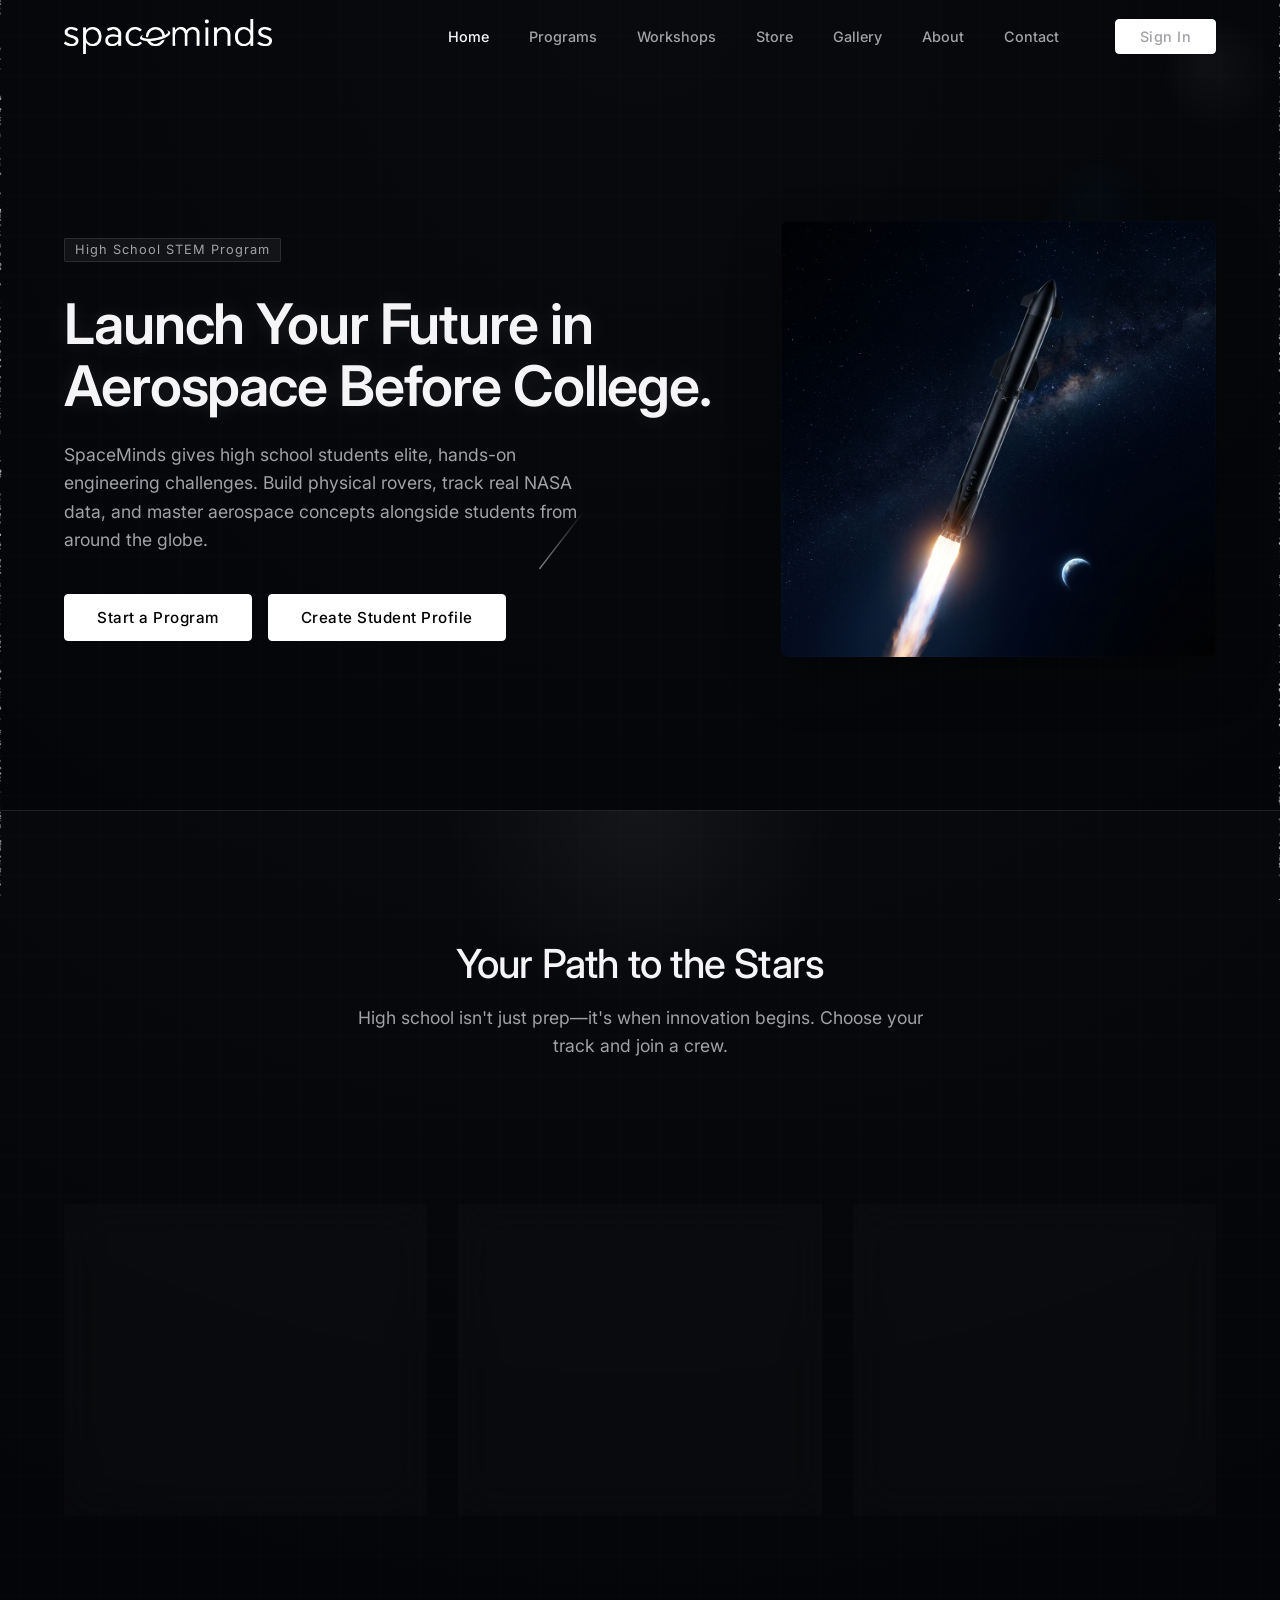
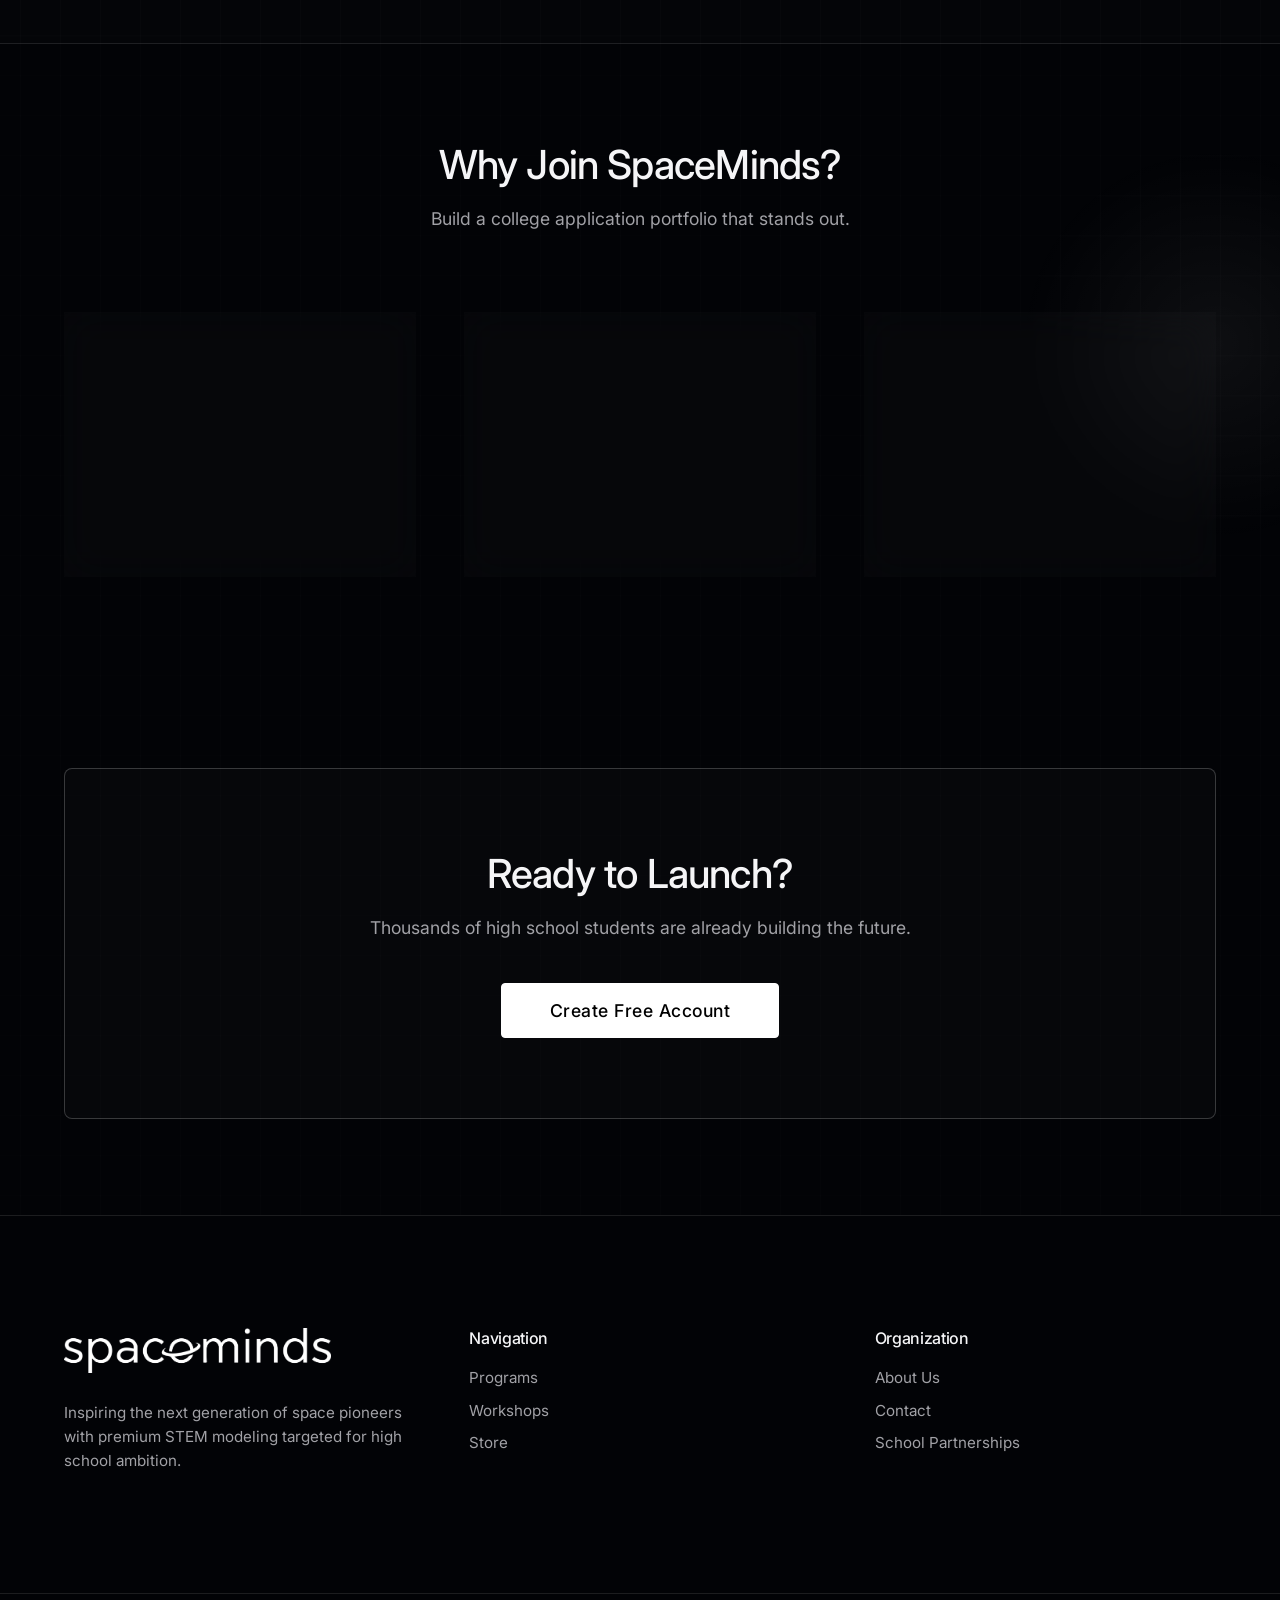
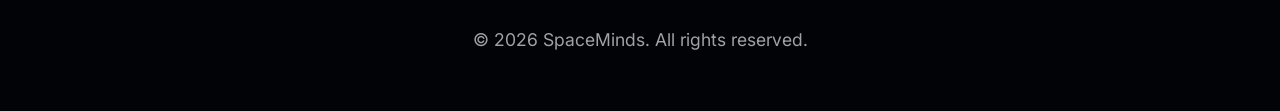
==== index.html @ 3f9407fb "Initial commit of SpaceMinds Redesign" ====
<!DOCTYPE html>
<html lang="en">
<head>
  <meta charset="UTF-8">
  <meta name="viewport" content="width=device-width, initial-scale=1.0">
  <title>SpaceMinds | High School Aerospace Platform</title>
  <link rel="stylesheet" href="assets/css/style.css">
  <link rel="stylesheet" href="assets/css/glassmorphism.css">
  <link rel="stylesheet" href="assets/css/animations.css">
  <style>
    .hero-split { display: flex; align-items: center; justify-content: space-between; gap: 4rem; min-height: 90vh; padding-top: 100px; }
    .hero-text { flex: 1.2; }
    .hero-image { flex: 0.8; text-align: center; }
    .hero-image img { width: 100%; border-radius: 8px; box-shadow: 0 20px 50px rgba(0,0,0,0.4); }
    @media (max-width: 768px) { .hero-split { flex-direction: column; text-align: center; justify-content: center; padding-top: 120px;} }
    
    .glow-bg {
        position: absolute; width: 400px; height: 400px; 
        background: radial-gradient(circle, rgba(255,255,255,0.05) 0%, transparent 70%);
        top: -100px; left: -100px; border-radius: 50%; z-index: -1; pointer-events: none;
    }
  </style>
</head>
<body>
  <canvas id="starfield-canvas"></canvas>

  <nav class="navbar">
    <div class="nav-container">
      <a href="index.html" class="logo"><img src="assets/images/logo.png" alt="SpaceMinds Logo" class="nav-logo"></a>
      <div class="nav-links">
        <a href="index.html" class="active">Home</a>
        <a href="programs.html">Programs</a>
        <a href="workshops.html">Workshops</a>
        <a href="store.html">Store</a>
        <a href="gallery.html">Gallery</a>
        <a href="about.html">About</a>
        <a href="contact.html">Contact</a>
        <a href="auth.html" class="btn btn-primary" style="padding: 0.5rem 1.5rem; margin-left: 1rem;">Sign In</a>
      </div>
      <button class="mobile-menu-btn">☰</button>
    </div>
  </nav>

  <!-- Hero Section -->
  <section class="container hero-split">
    <div class="hero-text reveal">
      <div class="glass-badge mb-2">High School STEM Program</div>
      <h1 class="glow-text">Launch Your Future in Aerospace Before College.</h1>
      <p style="margin-top: 1.5rem; margin-bottom: 2.5rem; max-width: 550px;">
        SpaceMinds gives high school students elite, hands-on engineering challenges. Build physical rovers, track real NASA data, and master aerospace concepts alongside students from around the globe.
      </p>
      <div style="display: flex; gap: 1rem; flex-wrap: wrap;">
        <a href="programs.html" class="btn btn-primary">Start a Program</a>
        <a href="auth.html" class="btn btn-secondary">Create Student Profile</a>
      </div>
    </div>
    <div class="hero-image reveal-right delay-200">
      <img src="assets/images/rocket_sleek.png" alt="Sleek Modern Rocket Ascending">
    </div>
  </section>

  <!-- High School Optimization: Extra Home Page Content -->
  <section class="section-padding" style="position:relative; overflow: hidden; background: rgba(255,255,255,0.01); border-top: 1px solid var(--border-subtle); border-bottom: 1px solid var(--border-subtle);">
    <div class="glow-bg" style="top: -200px; left: 50%; transform: translateX(-50%);"></div>
    <div class="container text-center reveal mb-5">
      <h2>Your Path to the Stars</h2>
      <p style="max-width: 600px; margin: 0 auto;">High school isn't just prep—it's when innovation begins. Choose your track and join a crew.</p>
    </div>

    <!-- Addition of 3 extra cards for rich content density -->
    <div class="container grid-container reveal" style="gap: 2rem;">
      <div class="glass-panel text-center">
        <div style="font-size: 3rem; margin-bottom:1rem; opacity:0.8;">🪐</div>
        <div class="content">
          <h3>The Robotics League</h3>
          <p>Compete nationally by building and programming an autonomous rover.</p>
        </div>
      </div>
      <div class="glass-panel text-center" style="border-color: rgba(255,255,255,0.2);">
        <div style="font-size: 3rem; margin-bottom:1rem; opacity:0.8;">🛰️</div>
        <div class="content">
          <h3>Satellite Telemetry</h3>
          <p>Learn to pull data directly from Low Earth Orbit weather satellites.</p>
        </div>
      </div>
      <div class="glass-panel text-center">
        <div style="font-size: 3rem; margin-bottom:1rem; opacity:0.8;">🌌</div>
        <div class="content">
          <h3>Astrophysics 101</h3>
          <p>Math that actually matters: Calculate orbit insertions and escape velocity.</p>
        </div>
      </div>
    </div>
  </section>

  <!-- Expanded Benefits Section -->
  <section class="section-padding container">
    <div class="glow-bg" style="right: -200px; left: auto; top: 100px;"></div>
    <div class="text-center reveal mb-5">
      <h2>Why Join SpaceMinds?</h2>
      <p>Build a college application portfolio that stands out.</p>
    </div>
    
    <div class="grid-container">
      <div class="glass-panel reveal-left">
        <div class="content">
          <h3 style="display:flex; align-items:center; gap:10px;"><span style="font-size:1.5rem;">👨‍🏫</span> Real Mentors</h3>
          <p>Forget reading boring textbooks. Take interactive live workshops with professionals who build real rockets.</p>
        </div>
      </div>
      <div class="glass-panel reveal">
        <div class="content">
          <h3 style="display:flex; align-items:center; gap:10px;"><span style="font-size:1.5rem;">🎒</span> Hands-on Kits</h3>
          <p>We ship actual engineering kits to your house. You'll solder, code, and test real hardware engines.</p>
        </div>
      </div>
      <div class="glass-panel reveal-right">
        <div class="content">
          <h3 style="display:flex; align-items:center; gap:10px;"><span style="font-size:1.5rem;">🏆</span> Scholarships</h3>
          <p>Top students in our modules earn grants and direct pathways to top university engineering programs.</p>
        </div>
      </div>
    </div>
  </section>

  <!-- Call to Action Banner -->
  <section class="section-padding">
    <div class="container text-center reveal" style="padding: 5rem 2rem; background: rgba(255,255,255,0.02); border: 1px solid var(--border-muted); border-radius: 8px;">
      <h2 style="font-size: 2.5rem;">Ready to Launch?</h2>
      <p style="margin-bottom: 2.5rem;">Thousands of high school students are already building the future.</p>
      <a href="auth.html" class="btn btn-primary" style="font-size: 1.1rem; padding: 1rem 3rem;">Create Free Account</a>
    </div>
  </section>

  <!-- Footer -->
  <footer>
    <div class="container footer-grid">
      <div class="footer-col">
        <a href="index.html" style="display:inline-block; margin-bottom: 1.5rem;">
          <img src="assets/images/logo.png" alt="SpaceMinds Logo" class="nav-logo" style="height: 45px;">
        </a>
        <p style="font-size: 0.95rem;">Inspiring the next generation of space pioneers with premium STEM modeling targeted for high school ambition.</p>
      </div>
      <div class="footer-col">
        <h4>Navigation</h4>
        <ul class="footer-links">
          <li><a href="programs.html">Programs</a></li>
          <li><a href="workshops.html">Workshops</a></li>
          <li><a href="store.html">Store</a></li>
        </ul>
      </div>
      <div class="footer-col">
        <h4>Organization</h4>
        <ul class="footer-links">
          <li><a href="about.html">About Us</a></li>
          <li><a href="contact.html">Contact</a></li>
          <li><a href="#">School Partnerships</a></li>
        </ul>
      </div>
    </div>
    <div class="footer-bottom">
      <p>&copy; 2026 SpaceMinds. All rights reserved.</p>
    </div>
  </footer>

  <script src="assets/js/starfield.js"></script>
  <script src="assets/js/main.js"></script>
</body>
</html>
---- assets/css/style.css ----
/* style.css - Clean Inter Font, Professional Design */
@import url('https://fonts.googleapis.com/css2?family=Inter:wght@300;400;500;600&display=swap');

:root {
  --bg-primary: #020306;
  --bg-secondary: #0a0b10;
  --bg-tertiary: #12141d;
  --accent-light: #ffffff;
  --accent-muted: #888888;
  --text-primary: #f5f5f7;
  --text-secondary: #a1a1a6;
  --border-subtle: rgba(255, 255, 255, 0.1);
  --border-muted: rgba(255, 255, 255, 0.2);
  --font-main: "Inter", -apple-system, BlinkMacSystemFont, "Segoe UI", Roboto, Helvetica, Arial, sans-serif;
}

* { box-sizing: border-box; margin: 0; padding: 0; }

html {
  scroll-behavior: smooth;
  font-family: var(--font-main);
  color: var(--text-primary);
  background-color: var(--bg-primary);
  overflow-x: hidden;
}

/* Background Overlay Patterns */
body {
  position: relative;
  min-height: 100vh;
  display: flex;
  flex-direction: column;
  overflow-x: hidden;
  background-image: 
    radial-gradient(circle at 50% 0%, rgba(255, 255, 255, 0.03) 0%, transparent 50%),
    linear-gradient(rgba(255,255,255,0.01) 1px, transparent 1px),
    linear-gradient(90deg, rgba(255,255,255,0.01) 1px, transparent 1px);
  background-size: 100% 100%, 40px 40px, 40px 40px;
  background-position: top center, center center, center center;
}

/* Typography */
h1, h2, h3, h4, h5, h6 {
  font-family: var(--font-main);
  font-weight: 500;
  margin-bottom: 1rem;
  letter-spacing: -0.02em; /* Modern tight spacing */
}

h1 { font-size: 3.5rem; line-height: 1.1; font-weight: 600; }
h2 { font-size: 2.5rem; }
h3 { font-size: 1.5rem; }
p { font-size: 1.1rem; color: var(--text-secondary); line-height: 1.6; margin-bottom: 1.5rem; font-weight: 400;}

a { color: var(--accent-light); text-decoration: none; transition: 0.3s ease; }
a:hover { color: var(--accent-muted); }
ul { list-style: none; }

img { max-width: 100%; height: auto; display: block; border-radius: 6px; }
.nav-logo { height: 35px; width: auto; object-fit: contain; }

/* Elegant Minimal Buttons */
.btn {
  display: inline-block;
  padding: 0.8rem 2rem;
  font-family: var(--font-main);
  font-size: 0.95rem;
  font-weight: 500;
  letter-spacing: 0.5px;
  cursor: pointer;
  transition: all 0.3s ease;
  position: relative;
  border-radius: 4px;
  text-align: center;
}

.btn-primary { background: #ffffff; color: #000000; border: 1px solid #ffffff; }
.btn-primary:hover { background: transparent; color: #ffffff; }

.btn-secondary { background: #ffffff; color: #000000; border: 1px solid #ffffff; backdrop-filter: blur(10px); }
.btn-secondary:hover { background: transparent; border-color: #ffffff; color: #ffffff; }

/* Layout Util */
.container { width: 90%; max-width: 1200px; margin: 0 auto; padding: 2rem 0; position: relative; z-index: 10; }
.section-padding { padding: 6rem 0; }
.text-center { text-align: center; }
.mb-2 { margin-bottom: 2rem !important; }
.mb-5 { margin-bottom: 5rem !important; }

/* Navbar */
.navbar {
  position: fixed; top: 0; width: 100%; z-index: 100;
  padding: 1.2rem 0; transition: all 0.3s ease; border-bottom: 1px solid transparent;
}
.navbar.scrolled {
  background: rgba(2, 3, 6, 0.85); backdrop-filter: blur(20px); -webkit-backdrop-filter: blur(20px);
  border-bottom: 1px solid var(--border-subtle);
}
.nav-container { display: flex; justify-content: space-between; align-items: center; width: 90%; max-width: 1200px; margin: auto; }
.logo { display: flex; align-items: center; }
.nav-links { display: flex; gap: 2.5rem; align-items: center; }
.nav-links a { font-size: 0.9rem; font-weight: 500; color: var(--text-secondary); transition: 0.2s;}
.nav-links a:hover, .nav-links a.active { color: var(--text-primary); }
.mobile-menu-btn { display: none; font-size: 1.5rem; color: var(--accent-light); cursor: pointer; background:none; border:none; }

/* Footer */
footer { background: var(--bg-primary); border-top: 1px solid var(--border-subtle); padding: 5rem 0 2rem; margin-top: auto; position: relative; z-index: 10;}
.footer-grid { display: grid; grid-template-columns: repeat(auto-fit, minmax(200px, 1fr)); gap: 4rem; margin-bottom: 4rem; }
.footer-col h4 { font-size: 1rem; margin-bottom: 1.2rem; color: var(--text-primary); }
.footer-links li { margin-bottom: 0.8rem; }
.footer-links a { color: var(--text-secondary); font-size: 0.95rem; }
.footer-links a:hover { color: var(--text-primary); }
.footer-bottom { text-align: center; border-top: 1px solid var(--border-subtle); padding-top: 2rem; color: var(--text-secondary); font-size: 0.85rem;}

/* Background Canvas */
#starfield-canvas { position: fixed; top: 0; left: 0; width: 100vw; height: 100vh; z-index: -1; pointer-events: none; }

/* Registration Modal CSS */
.modal-overlay {
  position: fixed; top: 0; left: 0; width: 100%; height: 100vh;
  background: rgba(0, 0, 0, 0.8); backdrop-filter: blur(10px);
  z-index: 1000; display: flex; align-items: center; justify-content: center;
  opacity: 0; pointer-events: none; transition: opacity 0.3s ease;
}
.modal-overlay.active { opacity: 1; pointer-events: all; }
.modal-content {
  background: var(--bg-primary); border: 1px solid var(--border-subtle);
  border-radius: 8px; width: 90%; max-width: 500px; padding: 3rem;
  position: relative; transform: translateY(20px); transition: transform 0.3s ease;
}
.modal-overlay.active .modal-content { transform: translateY(0); }
.close-modal { position: absolute; top: 1.5rem; right: 1.5rem; background: none; border: none; color: var(--text-secondary); font-size: 1.5rem; cursor: pointer; }
.close-modal:hover { color: var(--text-primary); }
.success-message { display: none; text-align: center; padding: 3rem 0; }
.success-message h3 { color: var(--accent-light); margin-bottom: 1rem;}

/* Media Queries */
@media (max-width: 768px) {
  .nav-links {
    position: absolute; top: 100%; left: 0; width: 100%; flex-direction: column;
    background: rgba(2, 3, 6, 0.95); backdrop-filter: blur(20px);
    padding: 2rem 0; gap: 1.5rem; clip-path: polygon(0 0, 100% 0, 100% 0, 0 0); transition: clip-path 0.4s ease-in-out;
  }
  .nav-links.active { clip-path: polygon(0 0, 100% 0, 100% 100%, 0 100%); border-bottom: 1px solid var(--border-subtle); }
  .mobile-menu-btn { display: block; }
  h1 { font-size: 2.2rem; }
  h2 { font-size: 1.8rem; }
}
---- assets/css/glassmorphism.css ----
/* glassmorphism.css - Refined Subtle Glass UI Components */
.glass-panel {
  background: rgba(255, 255, 255, 0.02);
  backdrop-filter: blur(20px);
  -webkit-backdrop-filter: blur(20px);
  border: 1px solid var(--border-subtle);
  border-radius: 4px; /* Crisp minimal corners */
  transition: transform 0.4s ease, border-color 0.4s ease, background 0.4s ease;
  overflow: hidden;
  position: relative;
}

.glass-panel:hover {
  transform: translateY(-4px); /* Very subtle float */
  border-color: var(--border-muted);
  background: rgba(255, 255, 255, 0.04);
}

.glass-panel .content {
  padding: 2.5rem;
  position: relative;
  z-index: 2;
}

/* Elegant Text */
.glow-text {
  /* Removed aggressive neon, added subtle soft elegant glow */
  text-shadow: 0 0 20px rgba(255, 255, 255, 0.1);
}

/* Card Grid Layouts */
.grid-container {
  display: grid;
  grid-template-columns: repeat(auto-fit, minmax(320px, 1fr));
  gap: 3rem; /* Cleaner spacing */
  margin-top: 3rem;
}

/* Subtle Inputs */
.glass-input {
  width: 100%;
  background: transparent;
  border: none;
  border-bottom: 1px solid var(--border-muted);
  padding: 0.8rem 0;
  color: var(--accent-light);
  font-family: var(--font-main);
  font-size: 1rem;
  outline: none;
  transition: all 0.3s ease;
}
.glass-input:focus {
  border-bottom-color: var(--accent-light);
}
.input-group {
  margin-bottom: 2rem;
  text-align: left;
}
.input-group label {
  display: block;
  margin-bottom: 0.3rem;
  font-size: 0.9rem;
  color: var(--text-secondary);
  letter-spacing: 1px;
}

/* Typography Badge Elements - Muted style */
.glass-badge {
  display: inline-block;
  padding: 0.3em 0.8em;
  background: rgba(255, 255, 255, 0.05);
  border: 1px solid var(--border-subtle);
  border-radius: 2px;
  font-size: 0.8rem;
  color: var(--text-secondary);
  margin-bottom: 1rem;
  letter-spacing: 1px;
}
---- assets/css/animations.css ----
/* animations.css - Elegant Subtle Animations */

/* Scroll Reveal Classes - Slower and softer */
.reveal {
  opacity: 0;
  transform: translateY(30px);
  transition: all 1s cubic-bezier(0.25, 1, 0.5, 1);
}
.reveal.active {
  opacity: 1;
  transform: translateY(0);
}

.reveal-left {
  opacity: 0;
  transform: translateX(-30px);
  transition: all 1s cubic-bezier(0.25, 1, 0.5, 1);
}
.reveal-left.active {
  opacity: 1;
  transform: translateX(0);
}

.reveal-right {
  opacity: 0;
  transform: translateX(30px);
  transition: all 1s cubic-bezier(0.25, 1, 0.5, 1);
}
.reveal-right.active {
  opacity: 1;
  transform: translateX(0);
}

/* Removed flashy floating elements, using very subtle fade ins */
.fade-in {
  animation: fadeIn 2s ease forwards;
}

@keyframes fadeIn {
  from { opacity: 0; }
  to { opacity: 1; }
}

/* Slide Up Fade Info */
@keyframes slideUpFade {
  0% { opacity: 0; transform: translateY(15px); }
  100% { opacity: 1; transform: translateY(0); }
}
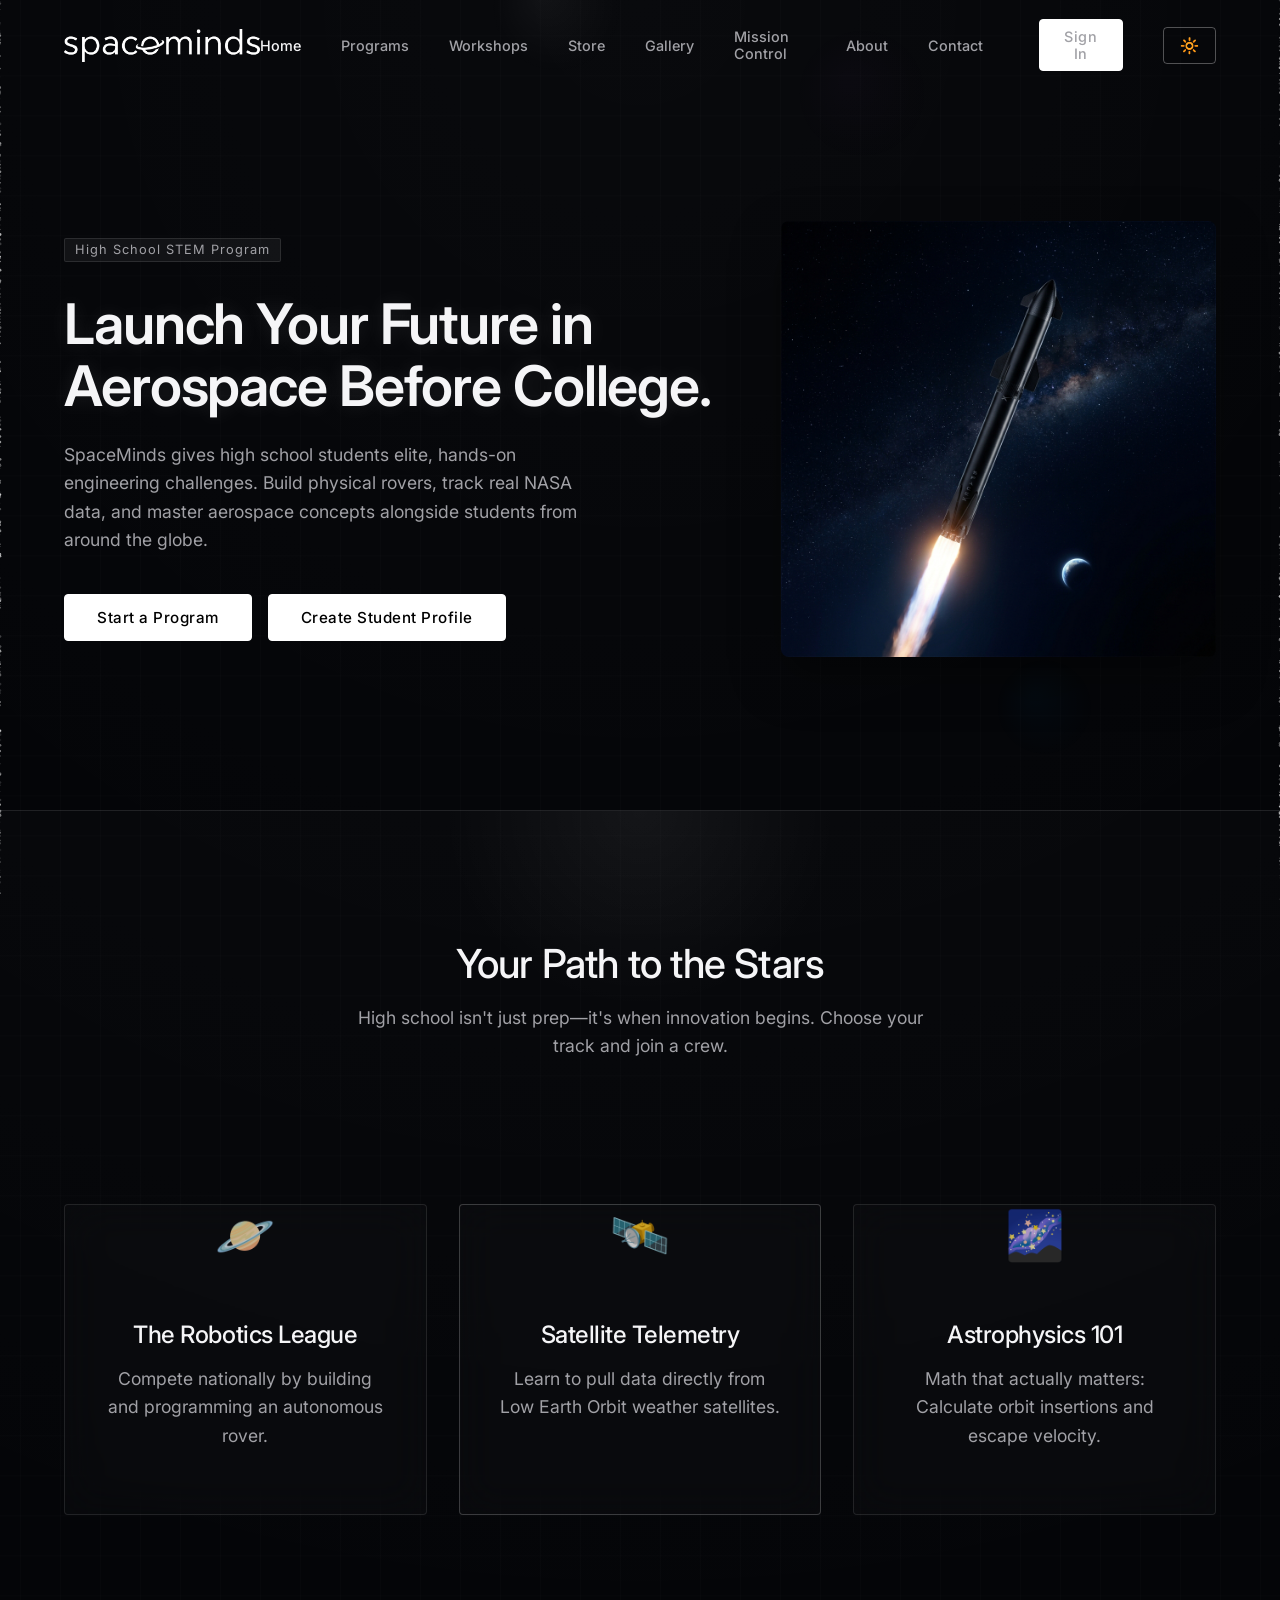
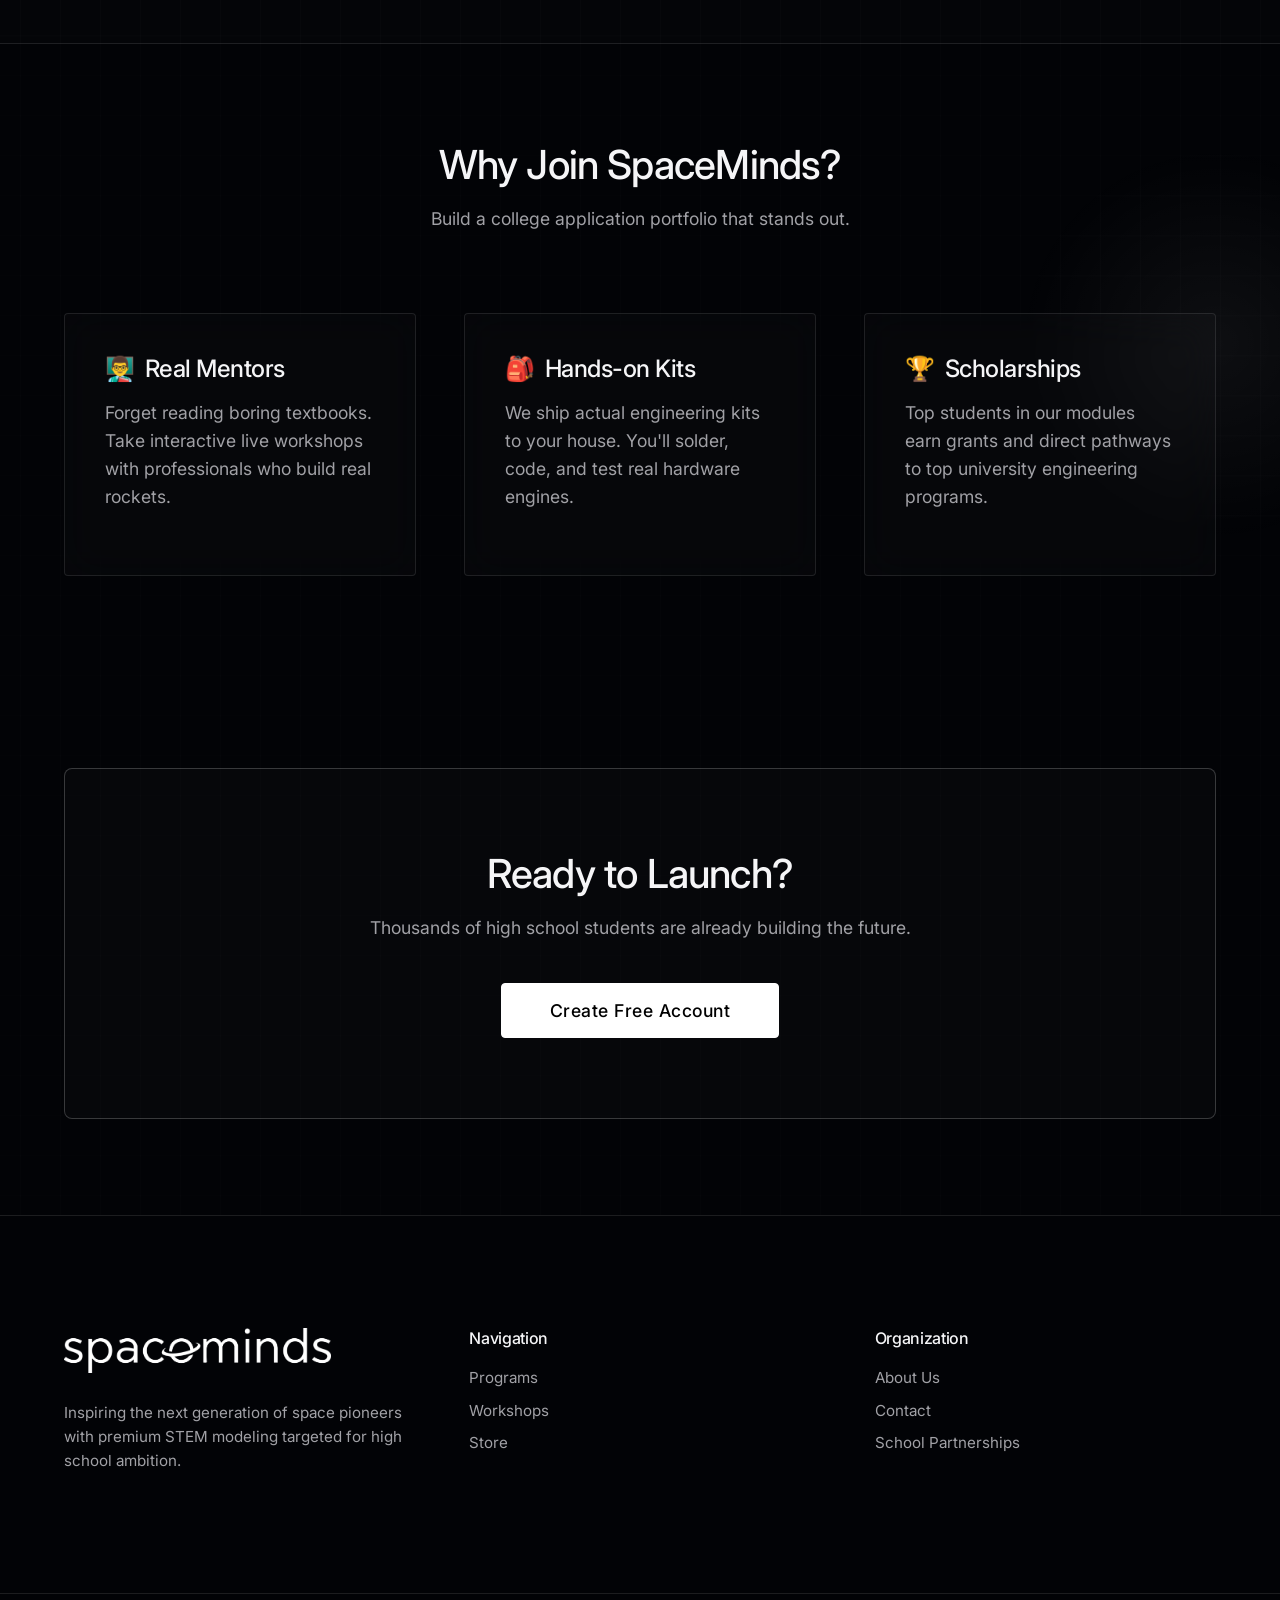
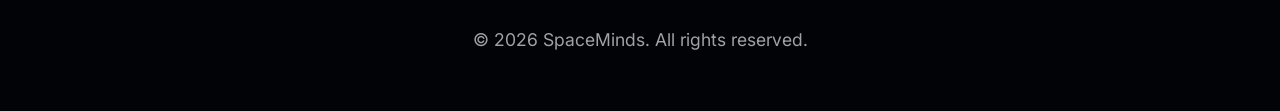
==== commit 29c8bbfa: "Phase 2: ThreeJS, APIs, Bluetooth, Cleanroom Mode & Gamification" ====
--- a/index.html
+++ b/index.html
@@ -33,9 +33,11 @@
         <a href="workshops.html">Workshops</a>
         <a href="store.html">Store</a>
         <a href="gallery.html">Gallery</a>
+        <a href="mission-control.html">Mission Control</a>
         <a href="about.html">About</a>
         <a href="contact.html">Contact</a>
         <a href="auth.html" class="btn btn-primary" style="padding: 0.5rem 1.5rem; margin-left: 1rem;">Sign In</a>
+        <button id="theme-toggle" class="btn" style="padding: 0.5rem 1rem; border: 1px solid rgba(255,255,255,0.3); background: transparent; color: inherit; border-radius: 4px; cursor:pointer;" title="Cleanroom Mode">🔆</button>
       </div>
       <button class="mobile-menu-btn">☰</button>
     </div>
--- a/assets/css/style.css
+++ b/assets/css/style.css
@@ -146,3 +146,24 @@
   h1 { font-size: 2.2rem; }
   h2 { font-size: 1.8rem; }
 }
+/* Cleanroom Mode (Light Theme) */
+body.light-mode {
+  --bg-primary: #f5f5f7;
+  --bg-secondary: #e5e5ea;
+  --bg-tertiary: #d1d1d6;
+  --text-primary: #1d1d1f;
+  --text-secondary: #86868b;
+  --border-subtle: rgba(0, 0, 0, 0.1);
+  --border-muted: rgba(0, 0, 0, 0.2);
+  --accent-light: #007aff;
+  background-image: radial-gradient(circle at 50% 0%, rgba(0,0,0,0.03) 0%, transparent 50%);
+}
+body.light-mode .navbar.scrolled { background: rgba(245, 245, 247, 0.9); }
+body.light-mode .glass-panel { background: rgba(255, 255, 255, 0.7); box-shadow: 0 10px 30px rgba(0,0,0,0.05); }
+body.light-mode .btn-primary { background: #000000; color: #ffffff; border-color: #000000; }
+body.light-mode .btn-primary:hover { background: transparent; color: #000000; }
+body.light-mode .btn-secondary { background: rgba(0,0,0,0.05); color: #000000; border-color: #000000; }
+body.light-mode .btn-secondary:hover { background: #000000; color: #ffffff; }
+body.light-mode .nav-links { background: rgba(245, 245, 247, 0.95); }
+body.light-mode input[type="range"]::-webkit-slider-track { background: rgba(0,0,0,0.1); }
+body.light-mode input[type="range"]::-webkit-slider-thumb { background: #007aff; }
